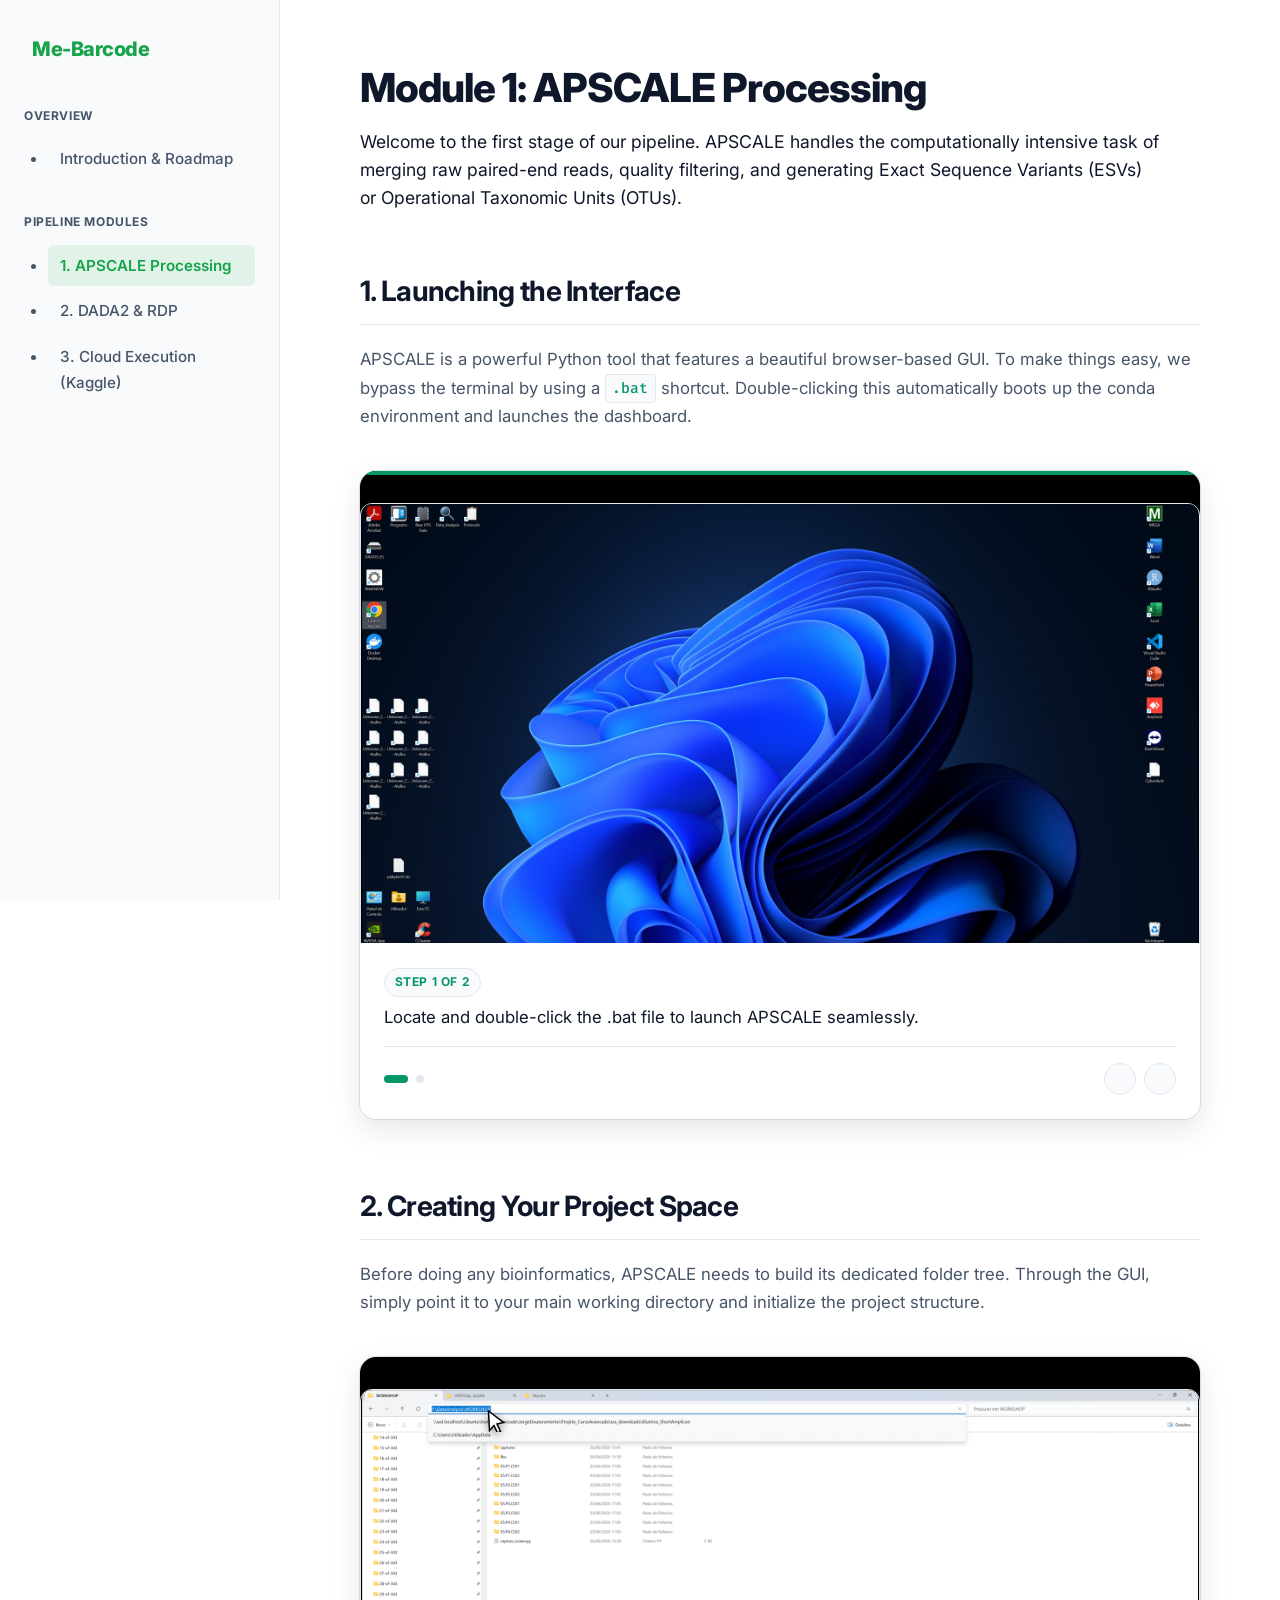
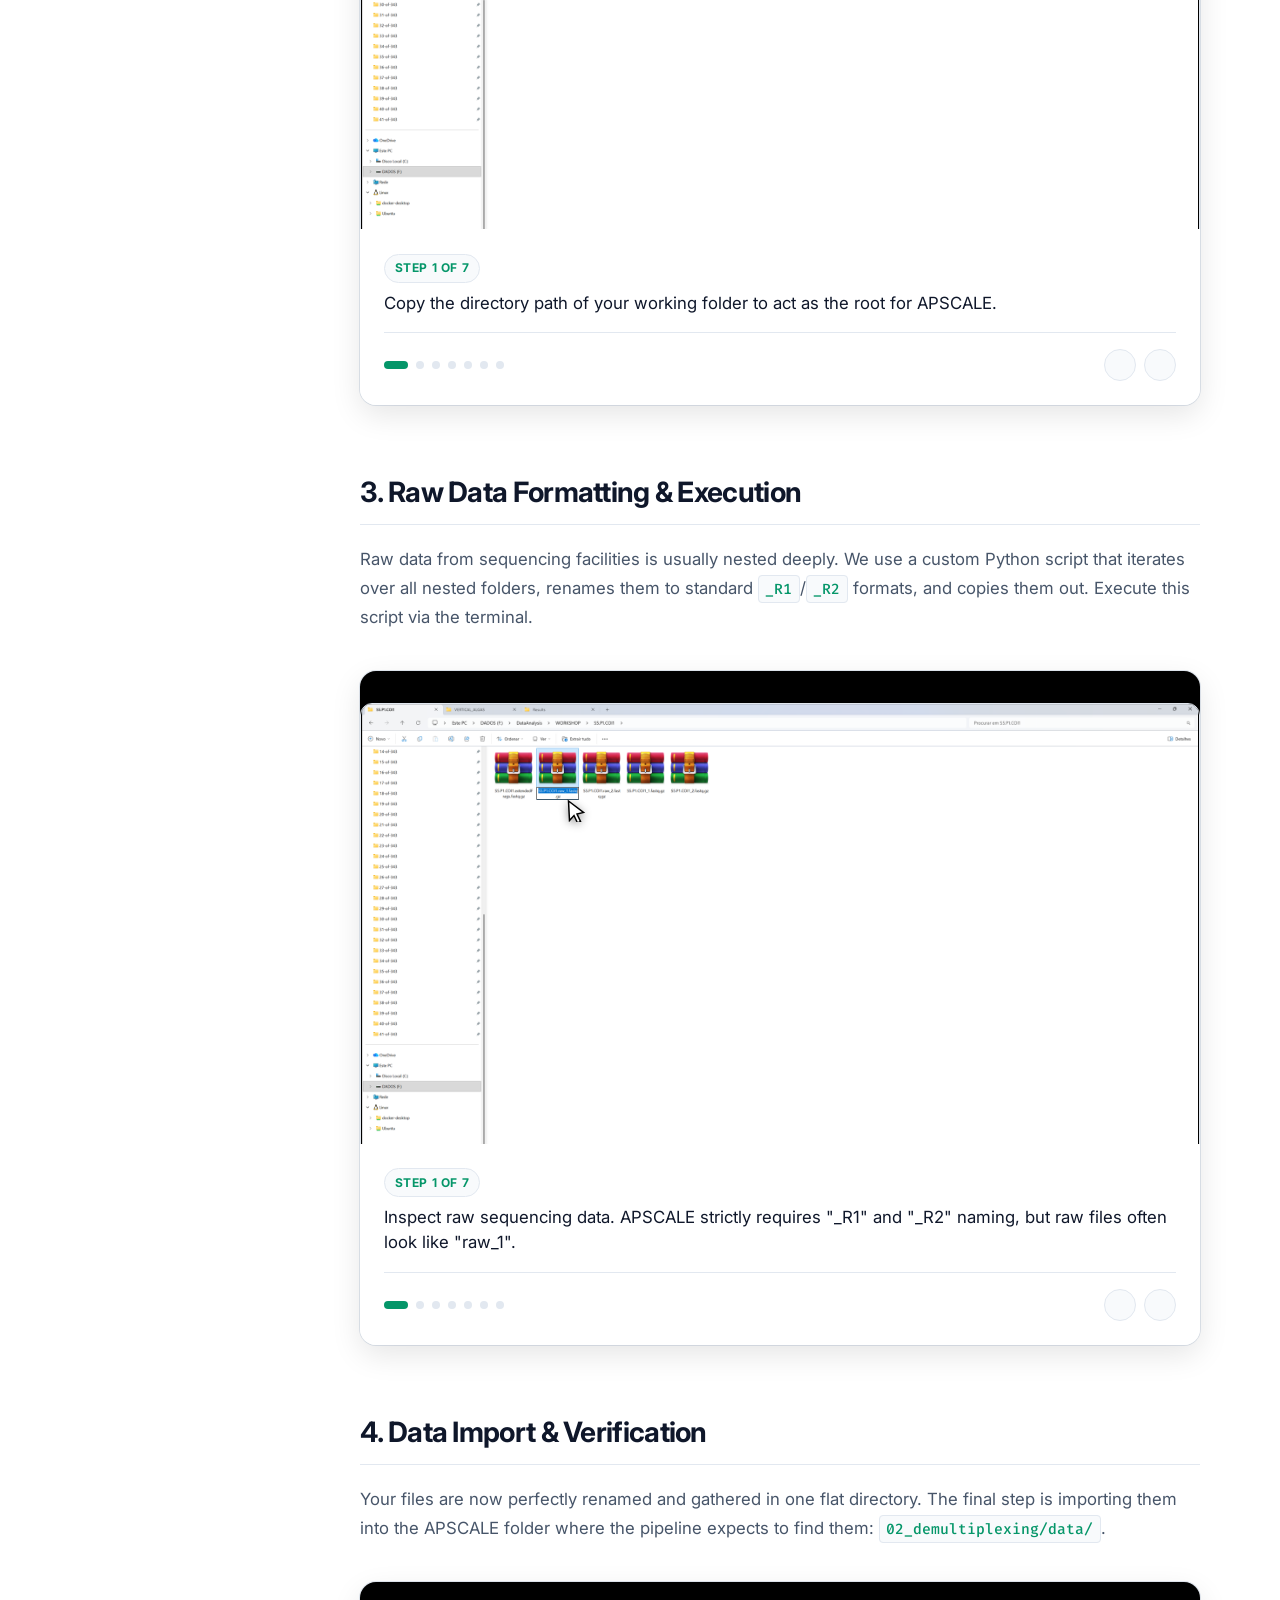
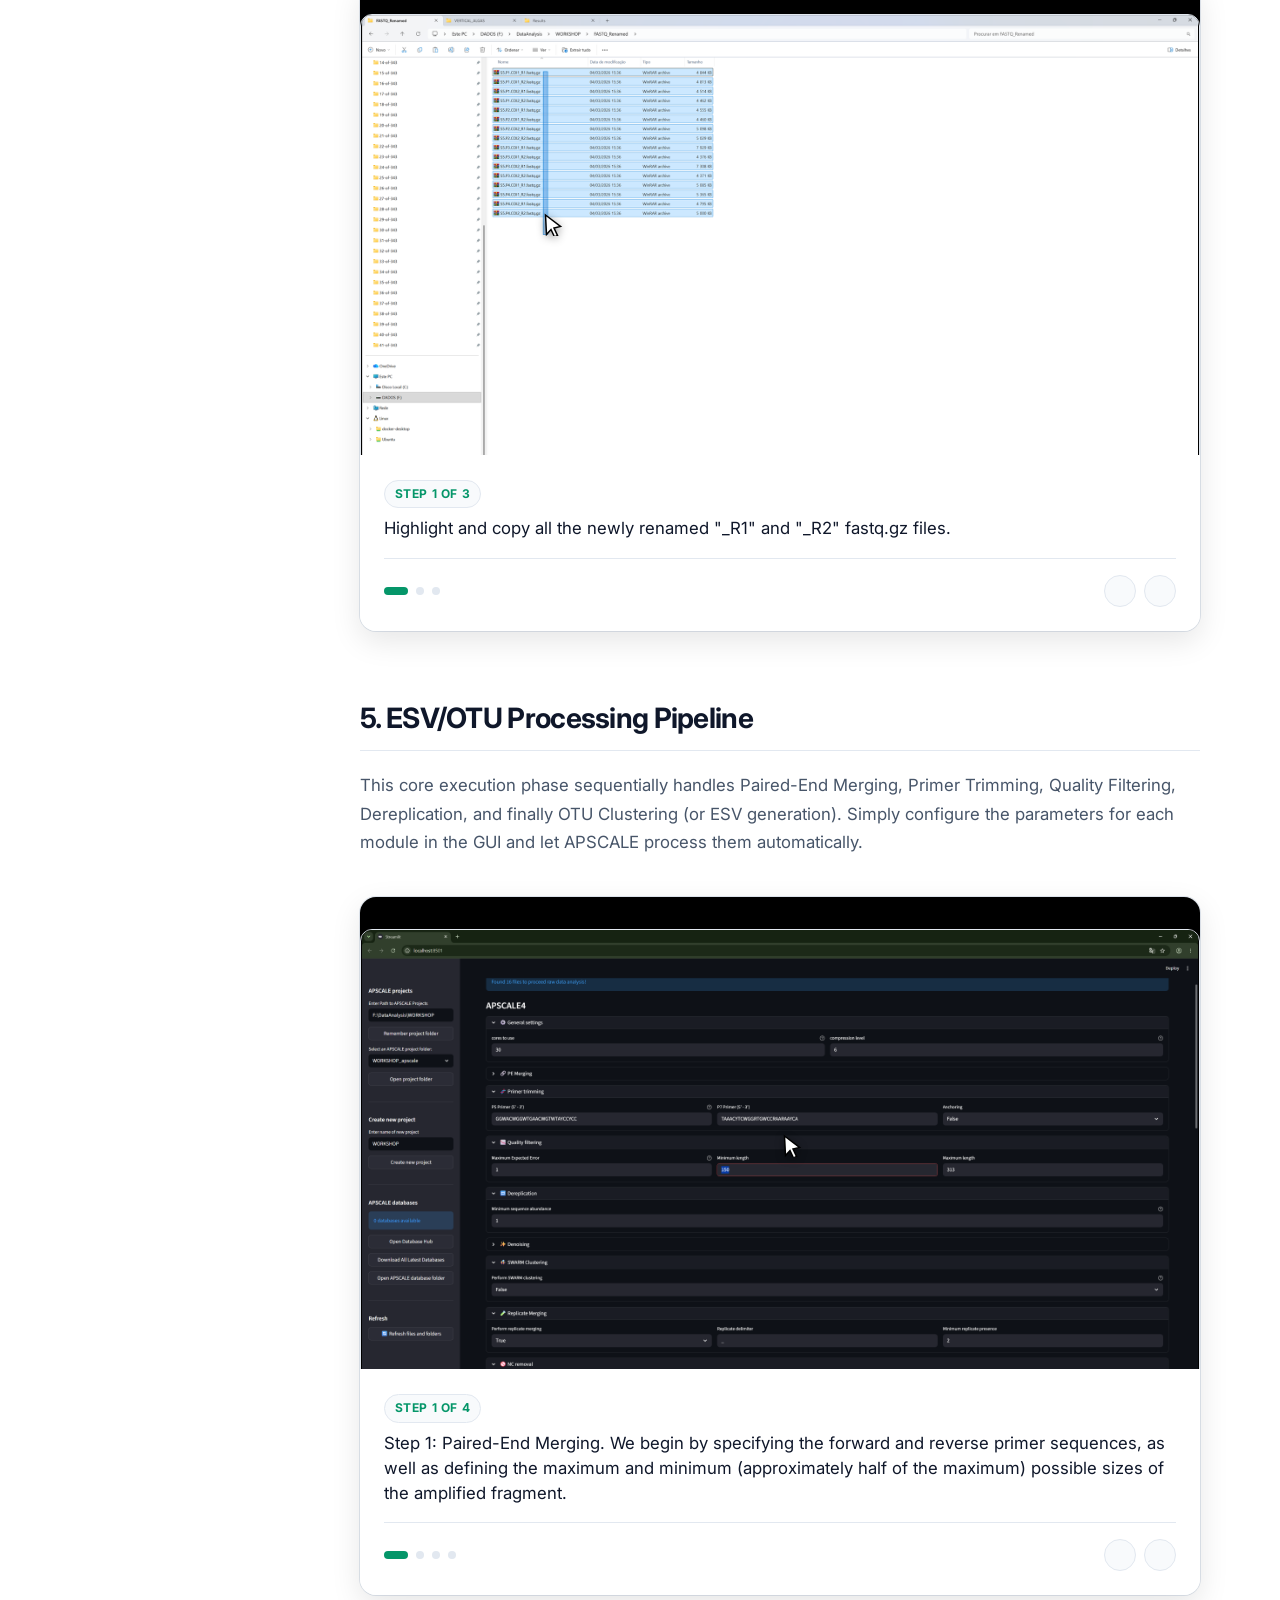
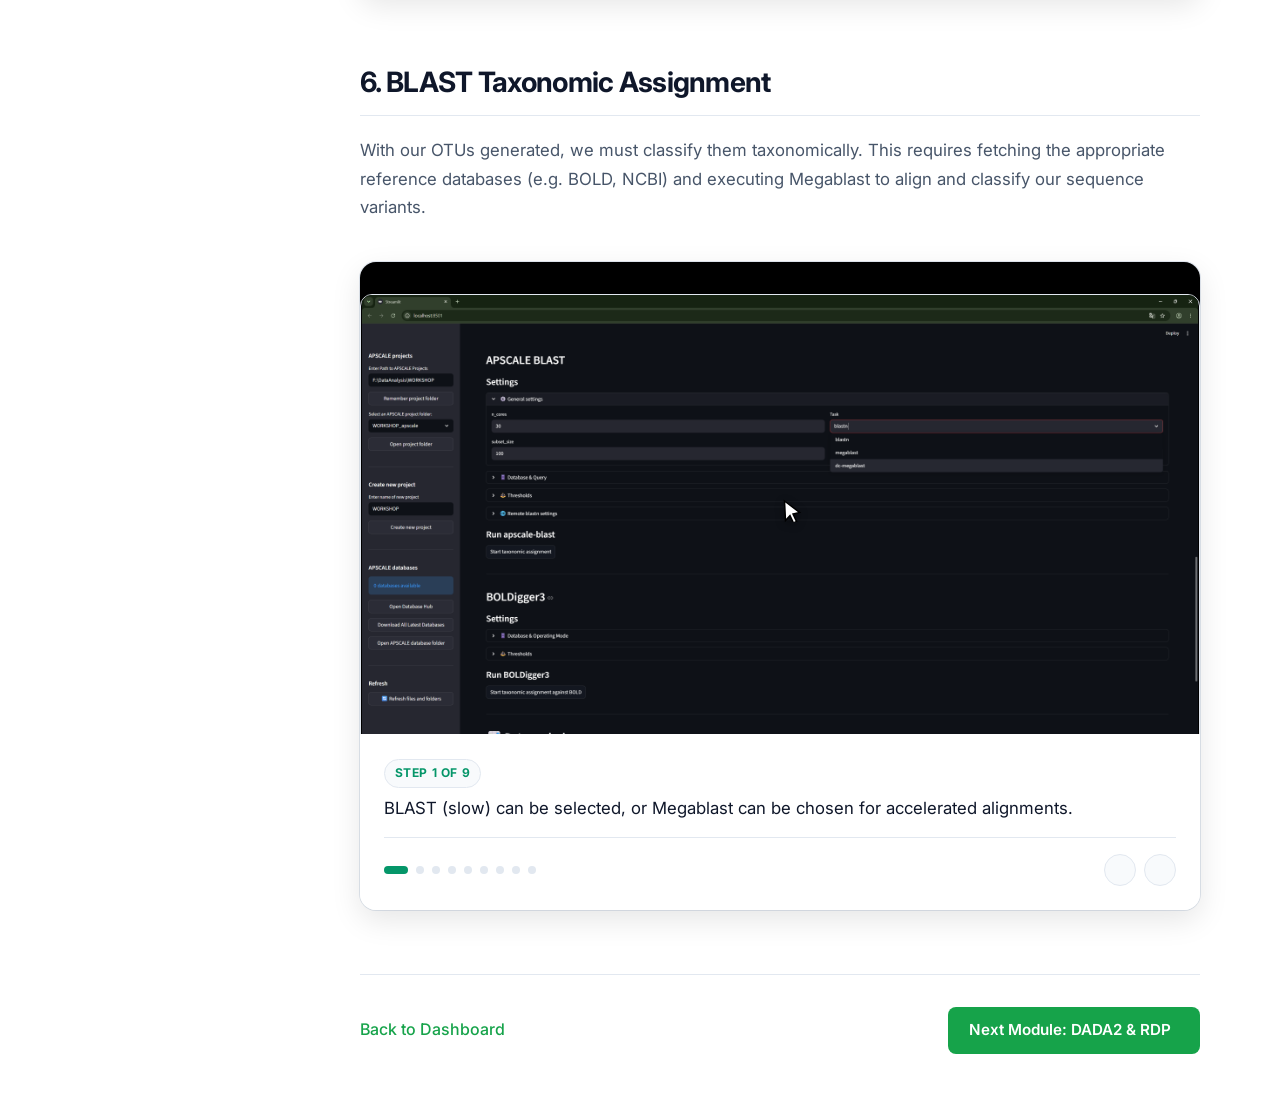
==== apscale.html @ 491270c4 "Add files via upload" ====
<!DOCTYPE html>
<html lang="en">
<head>
    <meta charset="UTF-8">
    <meta name="viewport" content="width=device-width, initial-scale=1.0">
    <title>Module 1: APSCALE | Metabarcoding Workshop</title>
    <meta name="description" content="Learn how to run APSCALE for sequence processing, clustering, and initial taxonomic assignment.">
    <link rel="stylesheet" href="./assets/css/style.css">
    <link href="https://fonts.googleapis.com/css2?family=Inter:wght@400;500;600;700&display=swap" rel="stylesheet">
    <script src="https://unpkg.com/@phosphor-icons/web"></script>
    <style>
        body {
            font-family: 'Inter', sans-serif;
        }
        /* ── Premium Pro Slider V2 ── */
        .pro-slider {
            position: relative;
            width: 100%;
            background: var(--bg-secondary);
            border-radius: 1rem;
            overflow: hidden;
            margin: 2.5rem 0;
            box-shadow: 0 10px 30px rgba(0,0,0,0.1), 0 0 0 1px var(--border-color);
            display: flex;
            flex-direction: column;
        }
        
        .pro-slider-display {
            width: 100%;
            aspect-ratio: 16/9;
            background: #000;
            position: relative;
            overflow: hidden;
        }
        
        .pro-slider-images {
            position: absolute;
            inset: 0;
            width: 100%;
            height: 100%;
        }
        .pro-slider-images img {
            position: absolute;
            top: 0;
            left: 0;
            width: 100%;
            height: 100%;
            opacity: 0;
            object-fit: contain;
            /* Default transform before active */
            transform: scale(1); 
            transform-origin: 50% 50%;
            transition: opacity 0.4s ease;
        }
        .pro-slider-images img.active {
            opacity: 1;
        }

        /* Mouse Pointer Animation */
        .mouse-cursor {
            position: absolute;
            width: 24px;
            height: 24px;
            z-index: 50;
            pointer-events: none;
            opacity: 0;
            transition: left 1s cubic-bezier(0.25, 1, 0.5, 1), top 1s cubic-bezier(0.25, 1, 0.5, 1), opacity 0.3s;
            /* Standard mouse arrow SVG */
            background-image: url("data:image/svg+xml,%3Csvg xmlns='http://www.w3.org/2000/svg' width='24' height='24' viewBox='0 0 24 24' fill='white' stroke='black' stroke-width='1.5'%3E%3Cpath d='M4.5 3l15 11.5-6.5 1.5 3.5 7.5-3 1.5-3.5-7.5-4.5 5z'/%3E%3C/svg%3E");
            background-size: contain;
            background-repeat: no-repeat;
            filter: drop-shadow(0 2px 4px rgba(0,0,0,0.4));
        }
        .mouse-cursor.clicking {
            animation: click-pulse 0.4s ease forwards;
        }
        @keyframes click-pulse {
            0% { transform: scale(1); }
            50% { transform: scale(0.8); filter: drop-shadow(0 1px 1px rgba(0,0,0,0.4)); }
            100% { transform: scale(1); }
        }
        .click-ripple {
            position: absolute;
            width: 30px;
            height: 30px;
            background: rgba(255, 255, 255, 0.6);
            border-radius: 50%;
            transform: translate(-50%, -50%) scale(0);
            opacity: 0;
            pointer-events: none;
            z-index: 49;
        }
        .click-ripple.animate {
            animation: ripple-out 0.6s ease-out forwards;
        }
        @keyframes ripple-out {
            0% { transform: translate(-50%, -50%) scale(0); opacity: 1; }
            100% { transform: translate(-50%, -50%) scale(2.5); opacity: 0; }
        }

        /* Text Area (Moved OUTSIDE image) */
        .pro-slider-caption {
            padding: 1.5rem;
            background: var(--bg-color);
            position: relative;
            min-height: 120px;
            display: flex;
            flex-direction: column;
            justify-content: center;
        }
        
        .pro-slider-text {
            display: none;
        }
        .pro-slider-text.active {
            display: block;
            animation: fade-in 0.4s ease;
        }
        @keyframes fade-in {
            from { opacity: 0; transform: translateY(5px); }
            to { opacity: 1; transform: translateY(0); }
        }
        
        .step-badge {
            display: inline-block;
            padding: 0.2rem 0.6rem;
            background: var(--bg-secondary);
            border: 1px solid var(--border-color);
            border-radius: 1rem;
            color: var(--accent-color);
            font-size: 0.75rem;
            font-weight: 700;
            text-transform: uppercase;
            letter-spacing: 0.05em;
            margin-bottom: 0.5rem;
        }
        
        .pro-slider-text p {
            color: var(--text-color);
            font-size: 1.05rem;
            line-height: 1.5;
            margin: 0;
        }

        /* Controls */
        .pro-slider-controls {
            display: flex;
            align-items: center;
            justify-content: space-between;
            margin-top: 1rem;
            padding-top: 1rem;
            border-top: 1px solid var(--border-color);
        }
        
        .pro-slider-nav {
            display: flex;
            gap: 0.5rem;
        }
        
        .nav-btn {
            background: var(--bg-secondary);
            border: 1px solid var(--border-color);
            color: var(--text-color);
            width: 32px;
            height: 32px;
            border-radius: 50%;
            display: flex;
            align-items: center;
            justify-content: center;
            cursor: pointer;
            transition: all 0.2s;
        }
        .nav-btn:hover {
            background: var(--border-color);
        }
        
        .pro-slider-dots {
            display: flex;
            gap: 0.5rem;
            align-items: center;
        }
        .dot {
            width: 8px;
            height: 8px;
            border-radius: 4px;
            background: var(--border-color);
            cursor: pointer;
            transition: all 0.3s ease;
        }
        .dot:hover {
            background: var(--text-muted);
        }
        .dot.active {
            background: var(--accent-color);
            width: 24px;
        }
        
        /* Auto-play progress bar */
        .progress-bar-container {
            position: absolute;
            top: 0;
            left: 0;
            right: 0;
            height: 4px;
            background: rgba(0,0,0,0.1);
            z-index: 10;
        }
        .progress-bar {
            height: 100%;
            width: 0%;
            background: var(--accent-color, #4facfe);
            transition: width linear;
        }
    </style>
</head>
<body>
    <!-- Sidebar Navigation -->
    <nav class="sidebar">
        <a href="index.html" class="sidebar-logo">
            <i class="ph-fill ph-dna"></i>
            <span>Me-Barcode</span>
        </a>

        <div class="nav-section">Overview</div>
        <ul class="sidebar-nav">
            <li><a href="index.html">Introduction &amp; Roadmap</a></li>
        </ul>

        <div class="nav-section">Pipeline Modules</div>
        <ul class="sidebar-nav">
            <li><a href="apscale.html" class="active">1. APSCALE Processing</a></li>
            <li><a href="dada2.html">2. DADA2 &amp; RDP</a></li>
            <li><a href="kaggle.html">3. Cloud Execution (Kaggle)</a></li>
        </ul>
    </nav>

    <!-- Main Content -->
    <main class="main-content">
        <header>
            <h1>Module 1: APSCALE Processing</h1>
            <p style="font-size: 1.1rem; color: var(--text-muted); max-width: 800px; line-height: 1.6;">Welcome to the first stage of our pipeline. APSCALE handles the computationally intensive task of merging raw paired-end reads, quality filtering, and generating Exact Sequence Variants (ESVs) or Operational Taxonomic Units (OTUs).</p>
            
            <!-- Hidden helper alert -->
            <div id="dev-coord-helper" style="display:none; background: #e0f2fe; color: #0284c7; padding: 1rem; border-radius: 0.5rem; margin-bottom: 1rem; font-size: 0.9rem; align-items: center; justify-content: space-between;">
                <div>
                    <strong>Developer Mode:</strong> Click on the images to set the exact mouse click locations! The animation will update instantly and save to your browser.
                </div>
                <button id="export-coords-btn" style="background: #0284c7; color: white; border: none; padding: 0.5rem 1rem; border-radius: 0.25rem; cursor: pointer; font-weight: bold;">Download Coordinates</button>
            </div>
        </header>

        <!-- ══ Section 1: Launching APSCALE ══ -->
        <section>
            <h2>1. Launching the Interface</h2>
            <p>APSCALE is a powerful Python tool that features a beautiful browser-based GUI. To make things easy, we bypass the terminal by using a <code>.bat</code> shortcut. Double-clicking this automatically boots up the conda environment and launches the dashboard.</p>
            <div class="pro-slider" id="sv-launch"></div>
        </section>

        <!-- ══ Section 2: Project Creation ══ -->
        <section>
            <h2 style="margin-top: 4rem;">2. Creating Your Project Space</h2>
            <p>Before doing any bioinformatics, APSCALE needs to build its dedicated folder tree. Through the GUI, simply point it to your main working directory and initialize the project structure.</p>
            <div class="pro-slider" id="sv-project"></div>
        </section>

        <!-- ══ Section 3: Raw Data Formatting & Execution ══ -->
        <section>
            <h2 style="margin-top: 4rem;">3. Raw Data Formatting & Execution</h2>
            <p>Raw data from sequencing facilities is usually nested deeply. We use a custom Python script that iterates over all nested folders, renames them to standard <code>_R1</code>/<code>_R2</code> formats, and copies them out. Execute this script via the terminal.</p>
            <div class="pro-slider" id="sv-script"></div>
        </section>

        <!-- ══ Section 4: Data Import to APSCALE ══ -->
        <section>
            <h2 style="margin-top: 4rem;">4. Data Import &amp; Verification</h2>
            <p>Your files are now perfectly renamed and gathered in one flat directory. The final step is importing them into the APSCALE folder where the pipeline expects to find them: <code>02_demultiplexing/data/</code>.</p>
            <div class="pro-slider" id="sv-import"></div>
        </section>

        <!-- ══ Section 5: ESV/OTU Processing Pipeline ══ -->
        <section>
            <h2 style="margin-top: 4rem;">5. ESV/OTU Processing Pipeline</h2>
            <p>This core execution phase sequentially handles Paired-End Merging, Primer Trimming, Quality Filtering, Dereplication, and finally OTU Clustering (or ESV generation). Simply configure the parameters for each module in the GUI and let APSCALE process them automatically.</p>
            <div class="pro-slider" id="sv-otu"></div>
        </section>

        <!-- ══ Section 6: BLAST Taxonomic Assignment ══ -->
        <section>
            <h2 style="margin-top: 4rem;">6. BLAST Taxonomic Assignment</h2>
            <p>With our OTUs generated, we must classify them taxonomically. This requires fetching the appropriate reference databases (e.g. BOLD, NCBI) and executing Megablast to align and classify our sequence variants.</p>
            <div class="pro-slider" id="sv-blast"></div>

            <div style="margin-top: 4rem; display: flex; justify-content: space-between; align-items: center; border-top: 1px solid var(--border-color); padding-top: 2rem;">
                <a href="index.html" class="text-link"><i class="ph-bold ph-arrow-left"></i> Back to Dashboard</a>
                <a href="dada2.html" class="btn">Next Module: DADA2 &amp; RDP <i class="ph-bold ph-arrow-right"></i></a>
            </div>
        </section>
    </main>

    <!-- ── Premium Slider Engine with Mouse Animation ── -->
    <script>
    (function() {
        // I have added 'target' parameters (x, y, zoom). 
        // Default is center (50, 50) and no zoom (1). 
        // You can guide me on the specific coordinates to make the mouse click exactly on buttons!
        const stepData = {
            'sv-launch': [
                { src: './assets/img/steps/01_step_33_launch.png', text: 'Locate and double-click the .bat file to launch APSCALE seamlessly.', target: {x: 1.0, y: 29.2, z: 3.0} },
                { src: './assets/img/steps/02_step_66_gui.png', text: 'The browser-based APSCALE GUI opens successfully. Notice there are no files or projects selected yet.', target: {x: 5.8, y: 40.6, z: 3.0} }
            ],
            'sv-project': [
                { src: './assets/img/steps/03_step_73_copy_dir.png', text: 'Copy the directory path of your working folder to act as the root for APSCALE.', target: {x: 14.8, y: 10.8, z: 3.0} },
                { src: './assets/img/steps/04_step_80_paste_dir.png', text: 'Paste the path into the GUI (no quotes), click "Create database and tagging scheme folders", then "Remember project folder".', target: {x: 4.1, y: 47.0, z: 3.0} },
                { src: './assets/img/steps/05_step_109_gen_project.png', text: 'Type your desired project name (e.g. WORKSHOP) and press enter to generate the pipeline skeleton.', target: {x: 4.4, y: 52.9, z: 3.0} },
                { src: './assets/img/steps/06_step_113_project_visible.png', text: 'The new project becomes visible.', target: {x: 20.3, y: 42.9, z: 3.0} },
                { src: './assets/img/steps/07_step_115_project_folder.png', text: 'In your file explorer, you can now see the extensive folder tree APSCALE generated.', target: {x: 50, y: 50, z: 1} },
                { src: './assets/img/steps/08_step_118_data_target.png', text: 'Navigate into "02_demultiplexing/data". This is the required target location for your sequencing reads.', target: {x: 57.8, y: 19.5, z: 3.0} },
                { src: './assets/img/steps/09_step_125_refresh_no_data.png', text: 'Clicking "Refresh files and folders" in the GUI confirms the project is still empty. It needs data inputs.', target: {x: 5.6, y: 92.3, z: 3.0} }
            ],
            'sv-script': [
                { src: './assets/img/steps/10_step_133_seq_data.png', text: 'Inspect raw sequencing data. APSCALE strictly requires "_R1" and "_R2" naming, but raw files often look like "raw_1".', target: {x: 24.3, y: 26.9, z: 3.0} },
                { src: './assets/img/steps/11_step_157_fetch_script.png', text: 'Fetch the custom Python renaming script (`collect_fastq.py`) from the VERTICAL_ALGAS repository. <a href="./collect_fastq.py" download style="display:inline-block; margin-left:10px; color:var(--primary-color); text-decoration:underline; font-weight:bold;"><i class="ph-bold ph-download-simple"></i> Download Script</a>', target: {x: 23.2, y: 19.4, z: 3.0} },
                { src: './assets/img/steps/12_step_210_paste_script.png', text: 'Paste the script directly into the root folder containing the raw nested fastq.gz directories.', target: {x: 20.6, y: 47.2, z: 3.0} },
                { src: './assets/img/steps/13_step_225_open_terminal.png', text: 'Right-click and open a terminal/PowerShell window directly from this folder.', target: {x: 27.2, y: 73.6, z: 3.0} },
                { src: './assets/img/steps/14_step_232_rename_cmd.png', text: 'Enter the python command to execute `collect_fastq.py` against the raw files.', target: {x: 21.6, y: 20.1, z: 3.0} },
                { src: './assets/img/steps/15_step_234_terminal_output.png', text: 'The terminal output will log the progress, confirming files are being copied and renamed correctly.', target: {x: 17.0, y: 52.0, z: 3.0} },
                { src: './assets/img/steps/16_step_239_folder_output.png', text: 'A clean output folder (`FASTQ_Renamed/`) is generated containing flat, perfectly formatted files.', target: {x: 50, y: 50, z: 1} }
            ],
            'sv-import': [
                { src: './assets/img/steps/17_step_248_copy_files.png', text: 'Highlight and copy all the newly renamed "_R1" and "_R2" fastq.gz files.', target: {x: 21.6, y: 48.6, z: 3.0} },
                { src: './assets/img/steps/18_step_260_paste_files.png', text: 'Navigate to the APSCALE project and paste them into the "02_demultiplexing/data" folder.', target: {x: 36.9, y: 10.3, z: 3.0} },
                { src: './assets/img/steps/19_step_270_refresh_16_files.png', text: 'Return to the APSCALE GUI and click "Refresh files and folders". The 16 files appear! You are ready to run the analysis.', target: {x: 6.1, y: 92.0, z: 3.0} }
            ],
            'sv-otu': [
                { src: './assets/img/steps/captura_03.png', text: 'Step 1: Paired-End Merging. We begin by specifying the forward and reverse primer sequences, as well as defining the maximum and minimum (approximately half of the maximum) possible sizes of the amplified fragment.', target: {x: 50, y: 50, z: 1} },
                { src: './assets/img/steps/captura_04.png', text: 'In the denoising configuration, we define the minimum threshold of reads required to constitute an Exact Sequence Variant (ESV).', target: {x: 50, y: 50, z: 1} },
                { src: './assets/img/steps/captura_05.png', text: 'The sequence group threshold parameter allows us to specify the threshold for Operational Taxonomic Unit (OTU) clustering utilized by the VSEARCH algorithm.', target: {x: 50, y: 50, z: 1} },
                { src: './assets/img/steps/captura_07.png', text: 'Once all parameters are configured, the automated execution of the pipeline is initiated, beginning the filtering process.', target: {x: 50, y: 50, z: 1} }
            ],
            'sv-blast': [
                { src: './assets/img/steps/captura_08.png', text: 'BLAST (slow) can be selected, or Megablast can be chosen for accelerated alignments.', target: {x: 50, y: 50, z: 1} },
                { src: './assets/img/steps/captura_09.png', text: 'The generated OTU or ESV FASTA file can be selected for alignment against a reference database.', target: {x: 50, y: 50, z: 1} },
                { src: './assets/img/steps/captura_10.png', text: 'The appropriate reference databases must either be generated locally or downloaded.', target: {x: 50, y: 50, z: 1} },
                { src: './assets/img/steps/captura_11.png', text: 'Initially, the local directory does not contain the required database files.', target: {x: 50, y: 50, z: 1} },
                { src: './assets/img/steps/captura_12.png', text: 'Users can initiate the download process for all default APSCALE databases (Note: several native databases may be outdated).', target: {x: 50, y: 50, z: 1} },
                { src: './assets/img/steps/captura_15.png', text: 'The desired reference database can now be selected for taxonomic assignment.', target: {x: 50, y: 50, z: 1} },
                { src: './assets/img/steps/captura_16.png', text: 'The alignment process is initiated by clicking "Start Taxonomic Assignment".', target: {x: 50, y: 50, z: 1} },
                { src: './assets/img/steps/captura_17.png', text: 'The BLAST alignment process has successfully concluded.', target: {x: 50, y: 50, z: 1} },
                { src: './assets/img/steps/captura_18.png', text: 'The final output is an Excel (.xlsx) file detailing the BLAST results, located within the project\'s read table directory. <a href="./WORKSHOP_apscale/11_read_table/data/blastn_0_WORKSHOP_sequences/blastn_0_WORKSHOP_sequences_taxonomy.xlsx" download style="display:inline-block; margin-left:10px; color:var(--primary-color); text-decoration:underline; font-weight:bold;"><i class="ph-bold ph-download-simple"></i> Download Results Table</a>', target: {x: 50, y: 50, z: 1} }
            ]
        };

        const ROTATION_TIME = 10000; 

        // Load saved coordinates from browser storage
        const savedCoords = JSON.parse(localStorage.getItem('apscale_coords') || '{}');

        // Global zoom state
        window.isZoomed = false;

        // Create Lightbox element once
        const lightbox = document.createElement('div');
        lightbox.id = 'lightbox-overlay';
        lightbox.style.cssText = 'position:fixed; top:0; left:0; width:100vw; height:100vh; background:rgba(0,0,0,0.9); z-index:9999; display:none; justify-content:center; align-items:center; cursor:zoom-out;';
        lightbox.innerHTML = '<img style="max-width:95%; max-height:95%; border-radius:8px; box-shadow:0 0 20px rgba(0,0,0,0.5); object-fit:contain;" src="">';
        document.body.appendChild(lightbox);
        
        lightbox.addEventListener('click', () => {
            lightbox.style.display = 'none';
            window.isZoomed = false;
        });

        // Dev tool: press 'Shift + D' to enable coordinate helper
        document.addEventListener('keydown', (e) => {
            if(e.key.toLowerCase() === 'd' && e.shiftKey) {
                e.preventDefault();
                document.getElementById('dev-coord-helper').style.display = 'flex';
                window.devMode = true;
            }
        });

        document.getElementById('export-coords-btn').addEventListener('click', () => {
            const dataStr = "data:text/json;charset=utf-8," + encodeURIComponent(JSON.stringify(savedCoords, null, 2));
            const dlAnchorElem = document.createElement('a');
            dlAnchorElem.setAttribute("href", dataStr);
            dlAnchorElem.setAttribute("download", "custom_coordinates.json");
            dlAnchorElem.click();
        });

        Object.keys(stepData).forEach(id => {
            const container = document.getElementById(id);
            if (!container) return;
            const steps = stepData[id];

            // Build DOM
            container.innerHTML = `
                <div class="progress-bar-container"><div class="progress-bar"></div></div>
                <div class="pro-slider-display">
                    <div class="pro-slider-images"></div>
                    <div class="mouse-cursor"></div>
                    <div class="click-ripple"></div>
                </div>
                <div class="pro-slider-caption">
                    <div class="pro-slider-text-container"></div>
                    <div class="pro-slider-controls">
                        <div class="pro-slider-dots"></div>
                        <div class="pro-slider-nav">
                            <button class="nav-btn prev-btn"><i class="ph-bold ph-caret-left"></i></button>
                            <button class="nav-btn next-btn"><i class="ph-bold ph-caret-right"></i></button>
                        </div>
                    </div>
                </div>
            `;

            const displayArea = container.querySelector('.pro-slider-display');
            const imgContainer = container.querySelector('.pro-slider-images');
            const txtContainer = container.querySelector('.pro-slider-text-container');
            const dotsContainer = container.querySelector('.pro-slider-dots');
            const progressBar = container.querySelector('.progress-bar');
            
            const mouse = container.querySelector('.mouse-cursor');
            const ripple = container.querySelector('.click-ripple');
            
            // Coordinate helper and Zoom logic
            displayArea.addEventListener('click', (e) => {
                if(window.devMode) {
                    const rect = displayArea.getBoundingClientRect();
                    const x = ((e.clientX - rect.left) / rect.width * 100).toFixed(1);
                    const y = ((e.clientY - rect.top) / rect.height * 100).toFixed(1);
                    
                    // Save to local storage for this specific step
                    const currentStep = steps[currentIndex];
                    const stepKey = currentStep.src.split('/').pop(); // use filename as unique key
                    savedCoords[stepKey] = { x: parseFloat(x), y: parseFloat(y), z: 1 };
                    localStorage.setItem('apscale_coords', JSON.stringify(savedCoords));
                    
                    // Force update instantly
                    updateDOM();
                    
                    console.log(`Saved coordinates for ${stepKey}: x=${x}, y=${y}`);
                } else {
                    // Zoom feature
                    const currentStep = steps[currentIndex];
                    lightbox.querySelector('img').src = currentStep.src;
                    lightbox.style.display = 'flex';
                    window.isZoomed = true;
                    clearInterval(intervalId); // Ensure it's stopped
                    progressBar.style.transition = 'none';
                }
            });

            steps.forEach((step, index) => {
                // Images
                const img = document.createElement('img');
                img.src = step.src;
                if (index === 0) img.classList.add('active');
                imgContainer.appendChild(img);

                // Text blocks
                const txt = document.createElement('div');
                txt.className = `pro-slider-text ${index === 0 ? 'active' : ''}`;
                txt.innerHTML = `
                    <span class="step-badge">Step ${index + 1} of ${steps.length}</span>
                    <p>${step.text}</p>
                `;
                txtContainer.appendChild(txt);

                // Dots
                const dot = document.createElement('span');
                dot.className = `dot ${index === 0 ? 'active' : ''}`;
                dot.addEventListener('click', () => goToSlide(index, true));
                dotsContainer.appendChild(dot);
            });

            let currentIndex = 0;
            let intervalId = null;
            let clickTimeout = null;
            let fadeOutTimeout = null;

            const updateDOM = () => {
                const currentStep = steps[currentIndex];
                const customTarget = currentStep.target; // Strictly use the baked coordinates
                
                imgContainer.querySelectorAll('img').forEach((el, i) => {
                    if (i === currentIndex) {
                        el.classList.add('active');
                    } else {
                        el.classList.remove('active');
                    }
                });
                
                txtContainer.querySelectorAll('.pro-slider-text').forEach((el, i) => el.classList.toggle('active', i === currentIndex));
                dotsContainer.querySelectorAll('.dot').forEach((el, i) => el.classList.toggle('active', i === currentIndex));
                
                // Reset Animations
                clearTimeout(clickTimeout);
                clearTimeout(fadeOutTimeout);
                mouse.style.opacity = '0';
                
                const playMouseSequence = () => {
                    // 1. Jump to center instantly (hidden)
                    mouse.style.transition = 'none';
                    mouse.style.left = '50%';
                    mouse.style.top = '50%';
                    mouse.classList.remove('clicking');
                    ripple.classList.remove('animate');
                    
                    // Force DOM reflow
                    void mouse.offsetWidth;
                    
                    // 2. Enable transition, fade in, and travel to target
                    mouse.style.transition = 'left 1.2s cubic-bezier(0.25, 1, 0.5, 1), top 1.2s cubic-bezier(0.25, 1, 0.5, 1), opacity 0.4s';
                    mouse.style.left = `${customTarget.x}%`;
                    mouse.style.top = `${customTarget.y}%`;
                    mouse.style.opacity = '1';
                    
                    // 3. Click when it arrives
                    clickTimeout = setTimeout(() => {
                        mouse.classList.add('clicking');
                        
                        ripple.style.left = `${customTarget.x}%`;
                        ripple.style.top = `${customTarget.y}%`;
                        ripple.classList.add('animate');
                        
                        // 4. Fade out gently after clicking
                        fadeOutTimeout = setTimeout(() => {
                            mouse.style.opacity = '0';
                        }, 1200);
                    }, 1200);
                };
                
                // Play immediately for this slide
                playMouseSequence();
            };

            const animateProgress = () => {
                progressBar.style.transition = 'none';
                progressBar.style.width = '0%';
                setTimeout(() => {
                    progressBar.style.transition = `width ${ROTATION_TIME}ms linear`;
                    progressBar.style.width = '100%';
                }, 50);
            };

            const goToSlide = (idx, manual = false) => {
                currentIndex = idx;
                updateDOM();
                if (manual) {
                    resetInterval();
                } else {
                    animateProgress();
                }
            };

            const nextSlide = () => goToSlide((currentIndex + 1) % steps.length);
            const prevSlide = () => goToSlide((currentIndex - 1 + steps.length) % steps.length, true);

            container.querySelector('.next-btn').addEventListener('click', () => goToSlide((currentIndex + 1) % steps.length, true));
            container.querySelector('.prev-btn').addEventListener('click', prevSlide);

            const startInterval = () => {
                clearInterval(intervalId);
                if(window.isZoomed || !isVisible) return;
                animateProgress();
                intervalId = setInterval(nextSlide, ROTATION_TIME);
            };

            const resetInterval = () => {
                clearInterval(intervalId);
                progressBar.style.transition = 'none';
                progressBar.style.width = '0%';
                if(!window.isZoomed) {
                    startInterval();
                }
            };

            container.addEventListener('mouseenter', () => {
                clearInterval(intervalId);
                progressBar.style.transition = 'none';
            });
            container.addEventListener('mouseleave', () => {
                if(!window.isZoomed && isVisible) {
                    startInterval();
                }
            });

            let isVisible = false;
            let hasInitialized = false;

            const observer = new IntersectionObserver((entries) => {
                entries.forEach(entry => {
                    if(entry.isIntersecting) {
                        isVisible = true;
                        if(!hasInitialized) {
                            hasInitialized = true;
                            setTimeout(updateDOM, 100);
                        }
                        if(!window.isZoomed) {
                            startInterval();
                        }
                    } else {
                        isVisible = false;
                        clearInterval(intervalId);
                        progressBar.style.transition = 'none';
                        progressBar.style.width = '0%';
                    }
                });
            }, { threshold: 0.2 });
            
            observer.observe(container);
        });
    })();
    </script>
</body>
</html>
---- assets/css/style.css ----
/* Google Fonts */
@import url('https://fonts.googleapis.com/css2?family=Inter:wght@300;400;500;600;700;800&family=Fira+Code:wght@400;500&display=swap');

:root {
  /* Colors - Light Mode */
  --bg-color: #ffffff;
  --bg-secondary: #f8fafc;
  --text-primary: #0f172a;
  --text-secondary: #475569;
  --primary-color: #16a34a; /* Green */
  --primary-hover: #15803d;
  --border-color: #e2e8f0;
  --code-bg: #1e293b;
  --code-text: #f8fafc;
  --sidebar-bg: #f8fafc;
  --accent-color: #059669; /* Emerald */
  --highlight: rgba(22, 163, 74, 0.1);
  
  /* Layout */
  --sidebar-width: 280px;
  --max-width: 1000px;
}

@media (prefers-color-scheme: dark) {
  :root {
    --bg-color: #0f172a;
    --bg-secondary: #1e293b;
    --text-primary: #f8fafc;
    --text-secondary: #cbd5e1;
    --border-color: #334155;
    --sidebar-bg: #0b0f19;
    --code-bg: #0b0f19;
    --highlight: rgba(22, 163, 74, 0.2);
  }
}

* {
  margin: 0;
  padding: 0;
  box-sizing: border-box;
}

body {
  font-family: 'Inter', sans-serif;
  background-color: var(--bg-color);
  color: var(--text-primary);
  line-height: 1.7;
  -webkit-font-smoothing: antialiased;
  display: flex;
  min-height: 100vh;
}

/* Sidebar */
.sidebar {
  width: var(--sidebar-width);
  background-color: var(--sidebar-bg);
  border-right: 1px solid var(--border-color);
  position: fixed;
  height: 100vh;
  overflow-y: auto;
  padding: 2rem 1.5rem;
  z-index: 50;
}

.sidebar-logo {
  font-size: 1.25rem;
  font-weight: 800;
  color: var(--text-primary);
  text-decoration: none;
  display: flex;
  align-items: center;
  gap: 0.5rem;
  margin-bottom: 2.5rem;
  letter-spacing: -0.025em;
}

.sidebar-logo span {
  color: var(--primary-color);
}

.sidebar-nav ul {
  list-style: none;
}

.sidebar-nav li {
  margin-bottom: 0.25rem;
}

.sidebar-nav a {
  text-decoration: none;
  color: var(--text-secondary);
  font-weight: 500;
  display: block;
  padding: 0.5rem 0.75rem;
  border-radius: 0.375rem;
  transition: all 0.2s ease;
  font-size: 0.95rem;
}

.sidebar-nav a:hover {
  background-color: var(--bg-secondary);
  color: var(--text-primary);
}

.sidebar-nav a.active {
  background-color: var(--highlight);
  color: var(--primary-color);
  font-weight: 600;
}

.nav-section {
  margin-top: 2rem;
  margin-bottom: 0.75rem;
  font-size: 0.75rem;
  text-transform: uppercase;
  letter-spacing: 0.05em;
  font-weight: 700;
  color: var(--text-secondary);
}

/* Main Content */
.main-content {
  margin-left: var(--sidebar-width);
  flex: 1;
  padding: 4rem 5rem;
  max-width: calc(var(--max-width) + var(--sidebar-width));
}

header {
  margin-bottom: 3rem;
}

h1 {
  font-size: 2.5rem;
  font-weight: 800;
  letter-spacing: -0.025em;
  margin-bottom: 1rem;
  color: var(--text-primary);
  line-height: 1.2;
}

h2 {
  font-size: 1.75rem;
  font-weight: 700;
  margin-top: 3.5rem;
  margin-bottom: 1.25rem;
  letter-spacing: -0.025em;
  border-bottom: 1px solid var(--border-color);
  padding-bottom: 0.5rem;
}

h3 {
  font-size: 1.25rem;
  font-weight: 600;
  margin-top: 2rem;
  margin-bottom: 0.75rem;
  color: var(--text-primary);
}

p {
  margin-bottom: 1.25rem;
  color: var(--text-secondary);
  font-size: 1.05rem;
}

ul, ol {
  margin-bottom: 1.25rem;
  padding-left: 1.5rem;
  color: var(--text-secondary);
}

li {
  margin-bottom: 0.5rem;
}

a.text-link {
  color: var(--primary-color);
  text-decoration: none;
  font-weight: 500;
  border-bottom: 1px solid transparent;
  transition: border-color 0.2s;
}

a.text-link:hover {
  border-bottom-color: var(--primary-color);
}

/* Hero Section */
.hero {
  background: linear-gradient(135deg, rgba(22, 163, 74, 0.05) 0%, rgba(5, 150, 105, 0.05) 100%);
  border-radius: 1rem;
  padding: 3rem;
  margin-bottom: 4rem;
  border: 1px solid var(--border-color);
  position: relative;
  overflow: hidden;
}

.hero::before {
  content: '';
  position: absolute;
  top: 0;
  left: 0;
  width: 4px;
  height: 100%;
  background: linear-gradient(to bottom, var(--primary-color), var(--accent-color));
}

.hero h2 {
  margin-top: 0;
  border-bottom: none;
  font-size: 2rem;
}

/* Feature Cards */
.card-grid {
  display: grid;
  grid-template-columns: repeat(auto-fit, minmax(280px, 1fr));
  gap: 1.5rem;
  margin-top: 2rem;
}

.card {
  background-color: var(--bg-color);
  border: 1px solid var(--border-color);
  border-radius: 0.75rem;
  padding: 1.5rem;
  transition: transform 0.2s ease, box-shadow 0.2s ease, border-color 0.2s ease;
  text-decoration: none;
  color: inherit;
  display: block;
}

.card:hover {
  transform: translateY(-2px);
  box-shadow: 0 10px 15px -3px rgba(0, 0, 0, 0.05), 0 4px 6px -2px rgba(0, 0, 0, 0.025);
  border-color: var(--primary-color);
}

.card-icon {
  width: 48px;
  height: 48px;
  background-color: var(--highlight);
  color: var(--primary-color);
  border-radius: 0.5rem;
  display: flex;
  align-items: center;
  justify-content: center;
  margin-bottom: 1rem;
  transition: background-color 0.2s ease;
}

.card:hover .card-icon {
  background-color: var(--primary-color);
  color: white;
}

.card h3 {
  margin-top: 0;
  margin-bottom: 0.5rem;
  font-size: 1.15rem;
}

.card p {
  font-size: 0.95rem;
  margin-bottom: 0;
}

/* Code Blocks */
.code-container {
  position: relative;
  margin-bottom: 1.5rem;
}

pre {
  background-color: var(--code-bg);
  color: var(--code-text);
  padding: 1.5rem;
  border-radius: 0.75rem;
  overflow-x: auto;
  font-family: 'Fira Code', monospace;
  font-size: 0.875rem;
  box-shadow: inset 0 0 0 1px rgba(255, 255, 255, 0.1);
  line-height: 1.5;
}

code {
  font-family: 'Fira Code', monospace;
}

p code, li code {
  background-color: var(--bg-secondary);
  color: var(--accent-color);
  padding: 0.2rem 0.4rem;
  border-radius: 0.25rem;
  font-size: 0.875em;
  border: 1px solid var(--border-color);
  font-weight: 500;
}

.copy-btn {
  position: absolute;
  top: 0.5rem;
  right: 0.5rem;
  background: rgba(255, 255, 255, 0.1);
  border: 1px solid rgba(255, 255, 255, 0.1);
  color: #94a3b8;
  padding: 0.4rem 0.75rem;
  border-radius: 0.375rem;
  font-size: 0.75rem;
  cursor: pointer;
  transition: all 0.2s;
  font-family: 'Inter', sans-serif;
  font-weight: 500;
  display: flex;
  align-items: center;
  gap: 0.25rem;
}

.copy-btn:hover {
  background: rgba(255, 255, 255, 0.2);
  color: #fff;
}

.copy-btn.copied {
  background: #10b981;
  color: white;
  border-color: #10b981;
}

/* Media Elements */
video, img {
  max-width: 100%;
  border-radius: 0.75rem;
  border: 1px solid var(--border-color);
  margin: 2rem 0;
  box-shadow: 0 4px 6px -1px rgba(0, 0, 0, 0.1);
  display: block;
}

/* Tables */
.table-wrapper {
  overflow-x: auto;
  margin: 2rem 0;
  border-radius: 0.75rem;
  border: 1px solid var(--border-color);
}

table {
  width: 100%;
  border-collapse: collapse;
  font-size: 0.95rem;
}

th, td {
  padding: 1rem 1.25rem;
  text-align: left;
  border-bottom: 1px solid var(--border-color);
}

tr:last-child td {
  border-bottom: none;
}

th {
  background-color: var(--bg-secondary);
  font-weight: 600;
  color: var(--text-primary);
  white-space: nowrap;
}

/* Buttons */
.btn {
  display: inline-flex;
  align-items: center;
  justify-content: center;
  gap: 0.5rem;
  background-color: var(--primary-color);
  color: white;
  padding: 0.6rem 1.25rem;
  border-radius: 0.5rem;
  text-decoration: none;
  font-weight: 600;
  font-size: 0.95rem;
  transition: all 0.2s;
  border: 1px solid transparent;
  cursor: pointer;
}

.btn:hover {
  background-color: var(--primary-hover);
  box-shadow: 0 4px 6px -1px rgba(22, 163, 74, 0.2);
}

.btn-secondary {
  background-color: var(--bg-color);
  color: var(--text-primary);
  border: 1px solid var(--border-color);
}

.btn-secondary:hover {
  background-color: var(--bg-secondary);
  border-color: #cbd5e1;
}

/* Responsive */
@media (max-width: 768px) {
  body {
    flex-direction: column;
  }
  
  .sidebar {
    width: 100%;
    height: auto;
    position: static;
    border-right: none;
    border-bottom: 1px solid var(--border-color);
    padding: 1.5rem;
  }
  
  .main-content {
    margin-left: 0;
    padding: 2rem 1.5rem;
  }
}
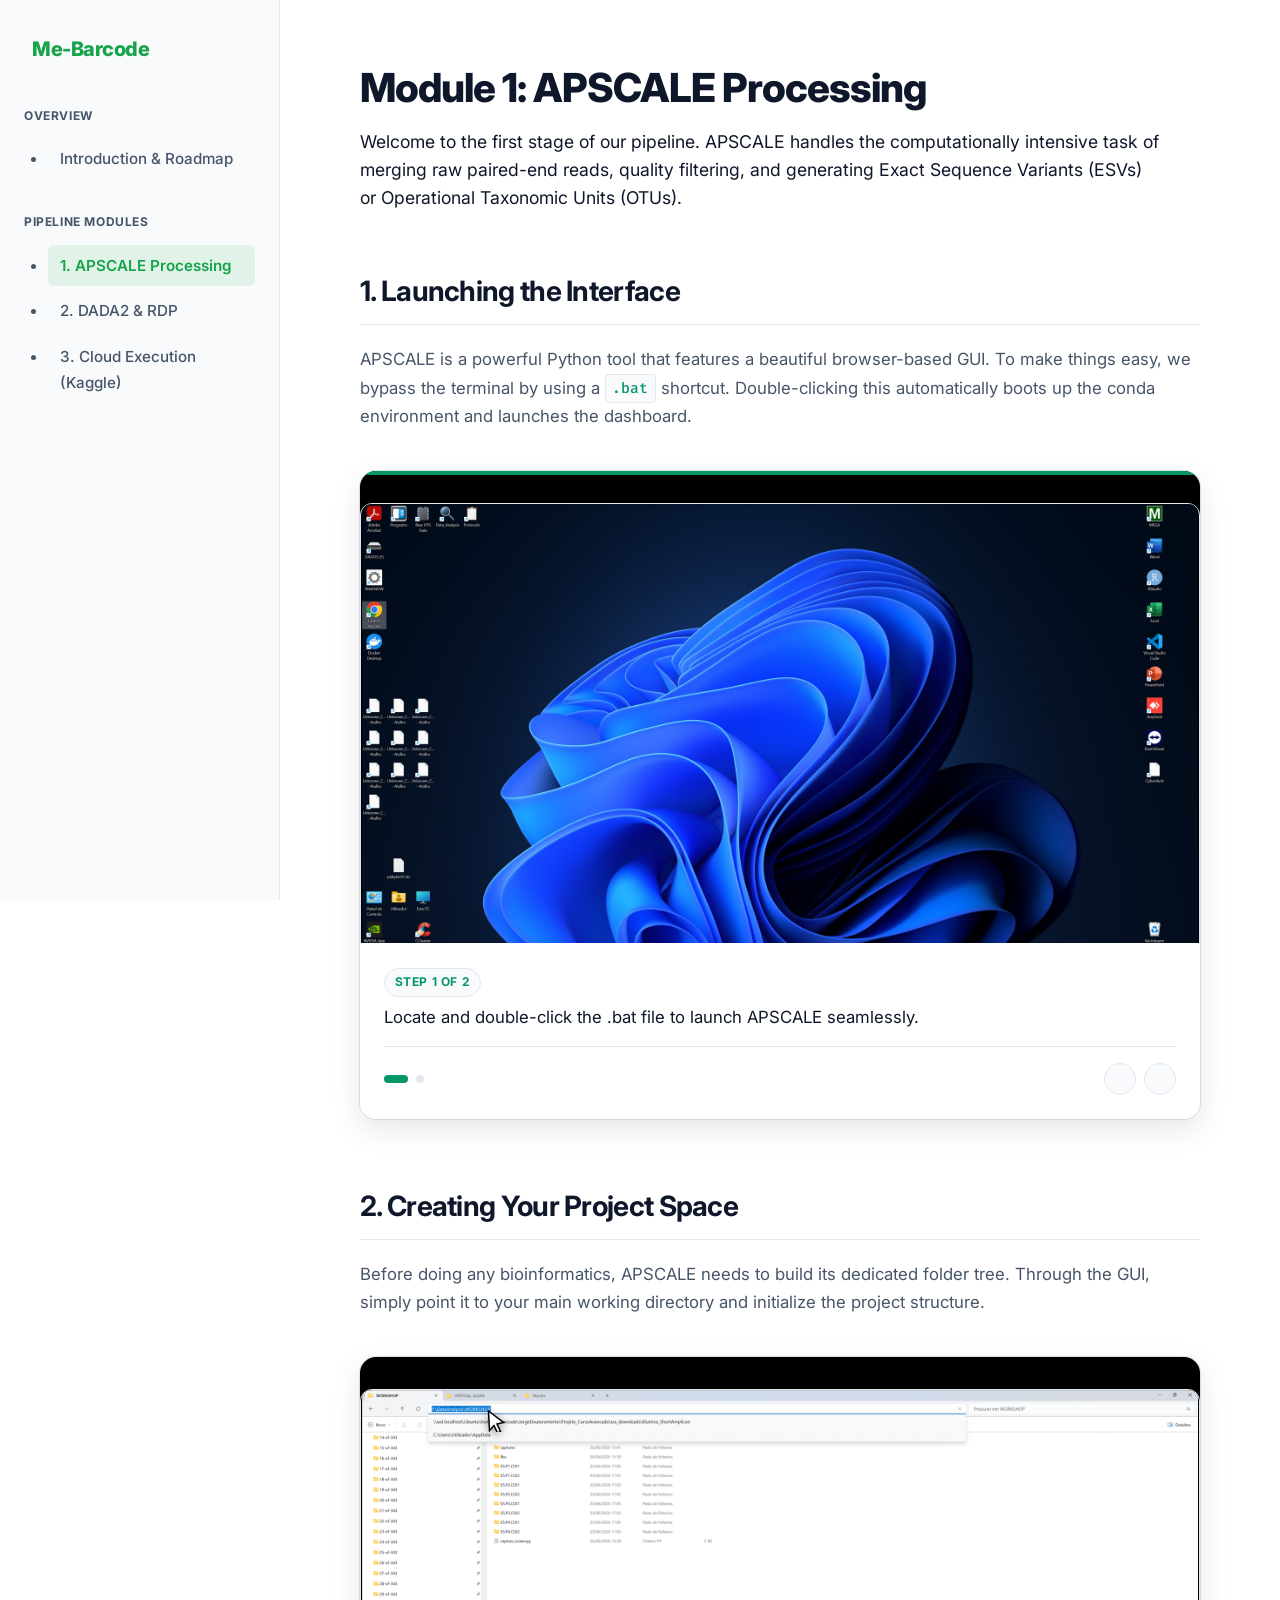
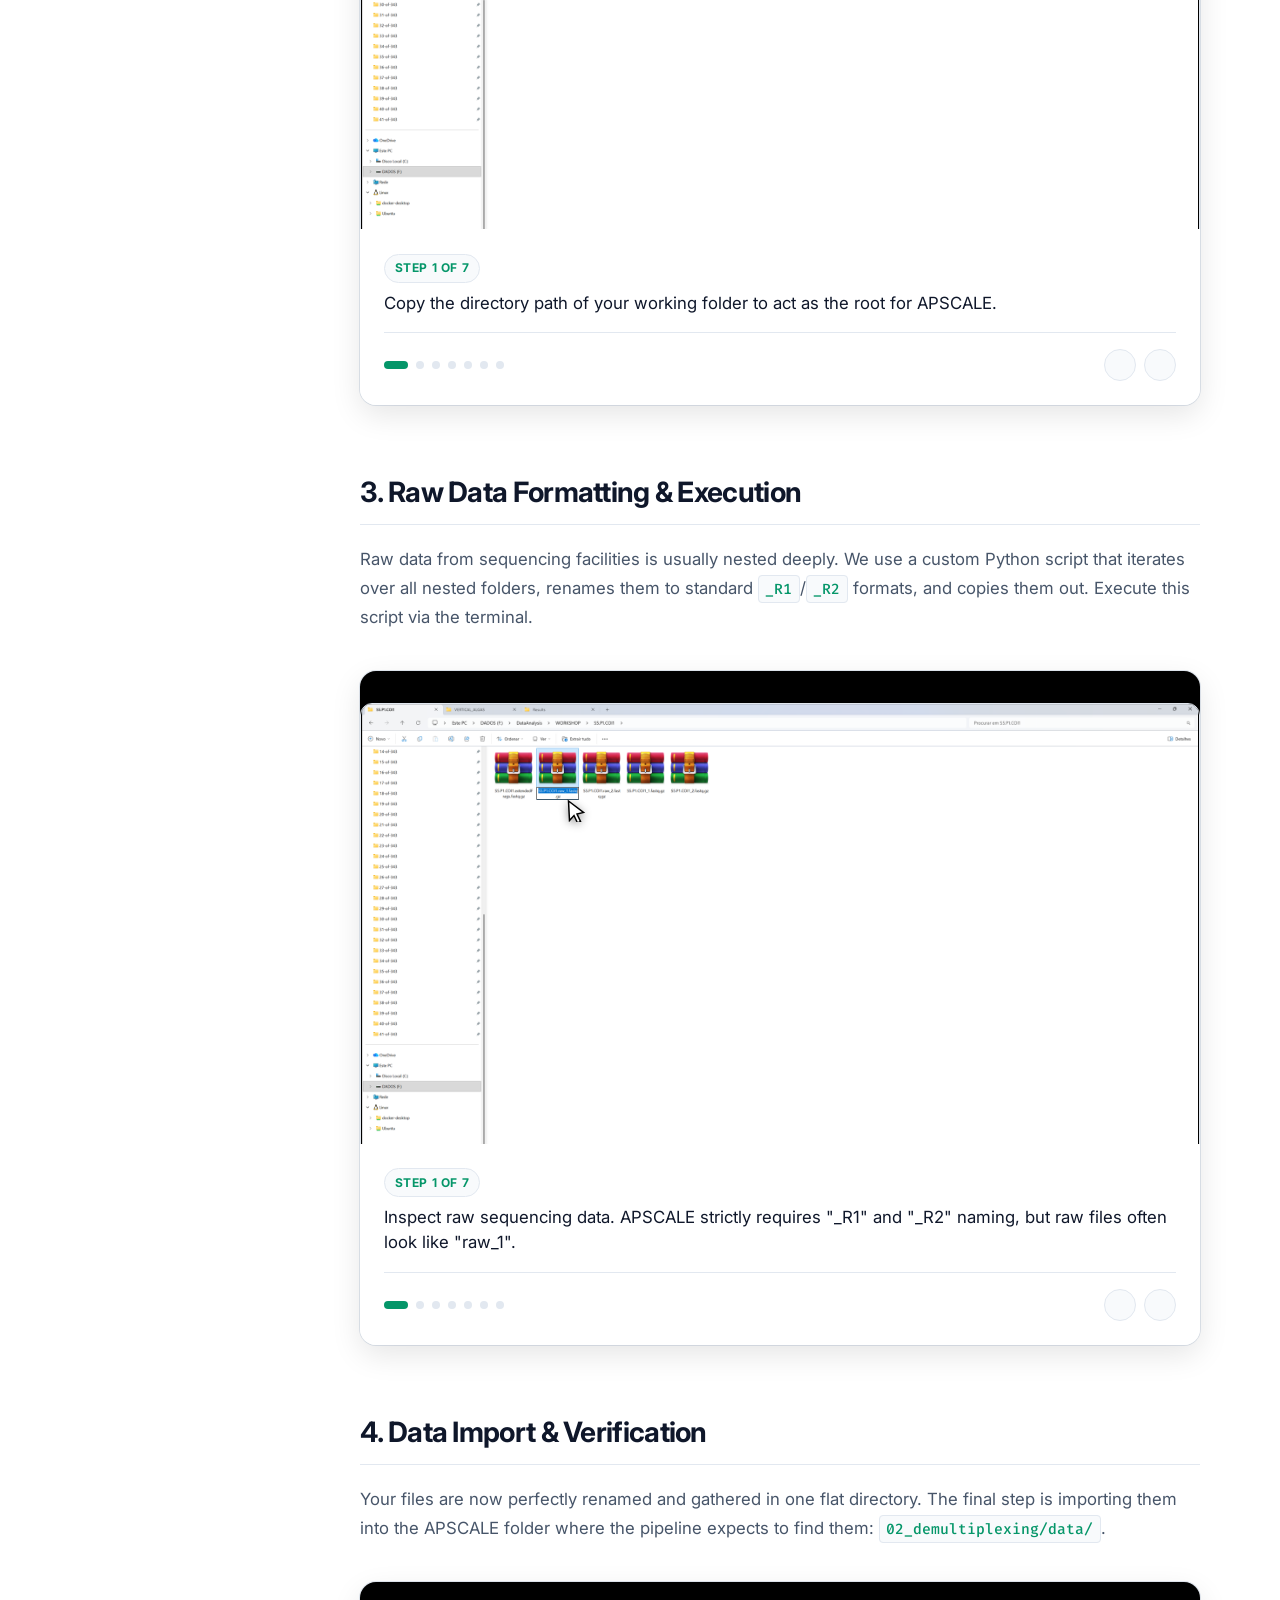
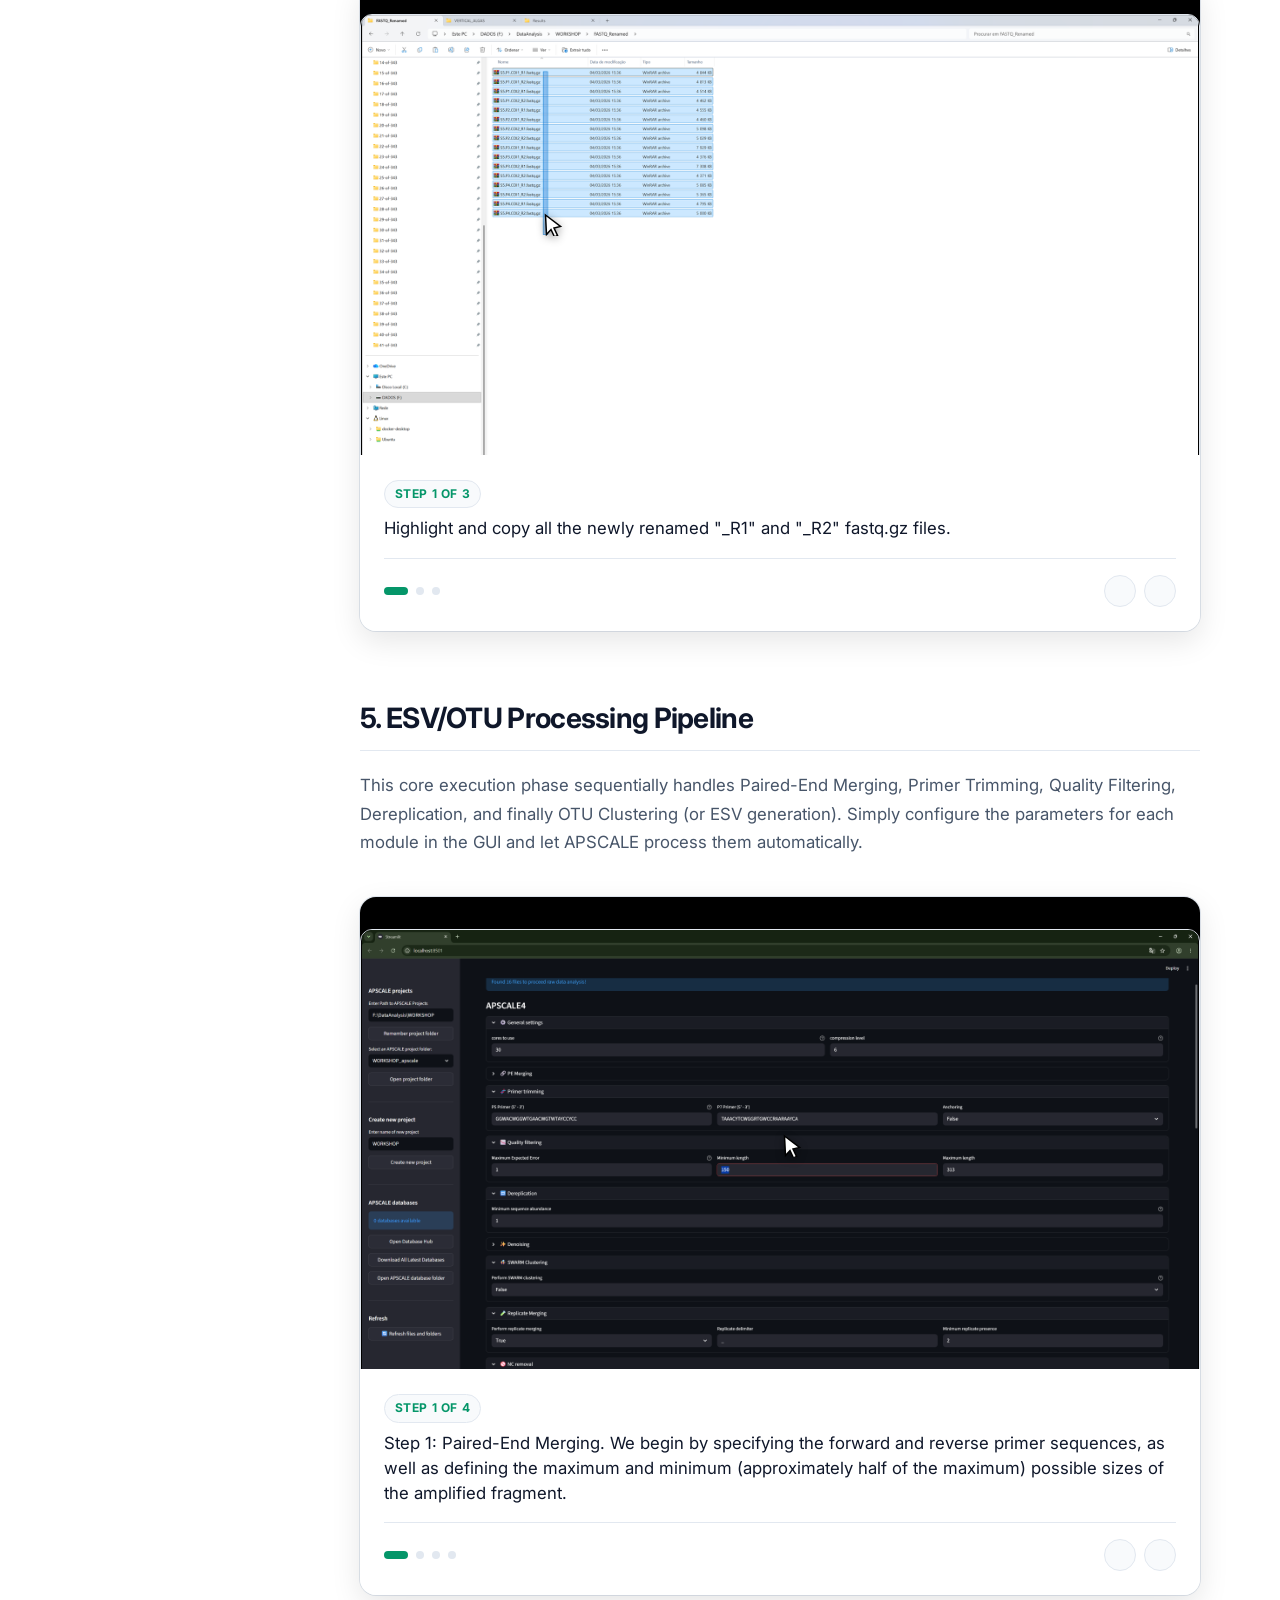
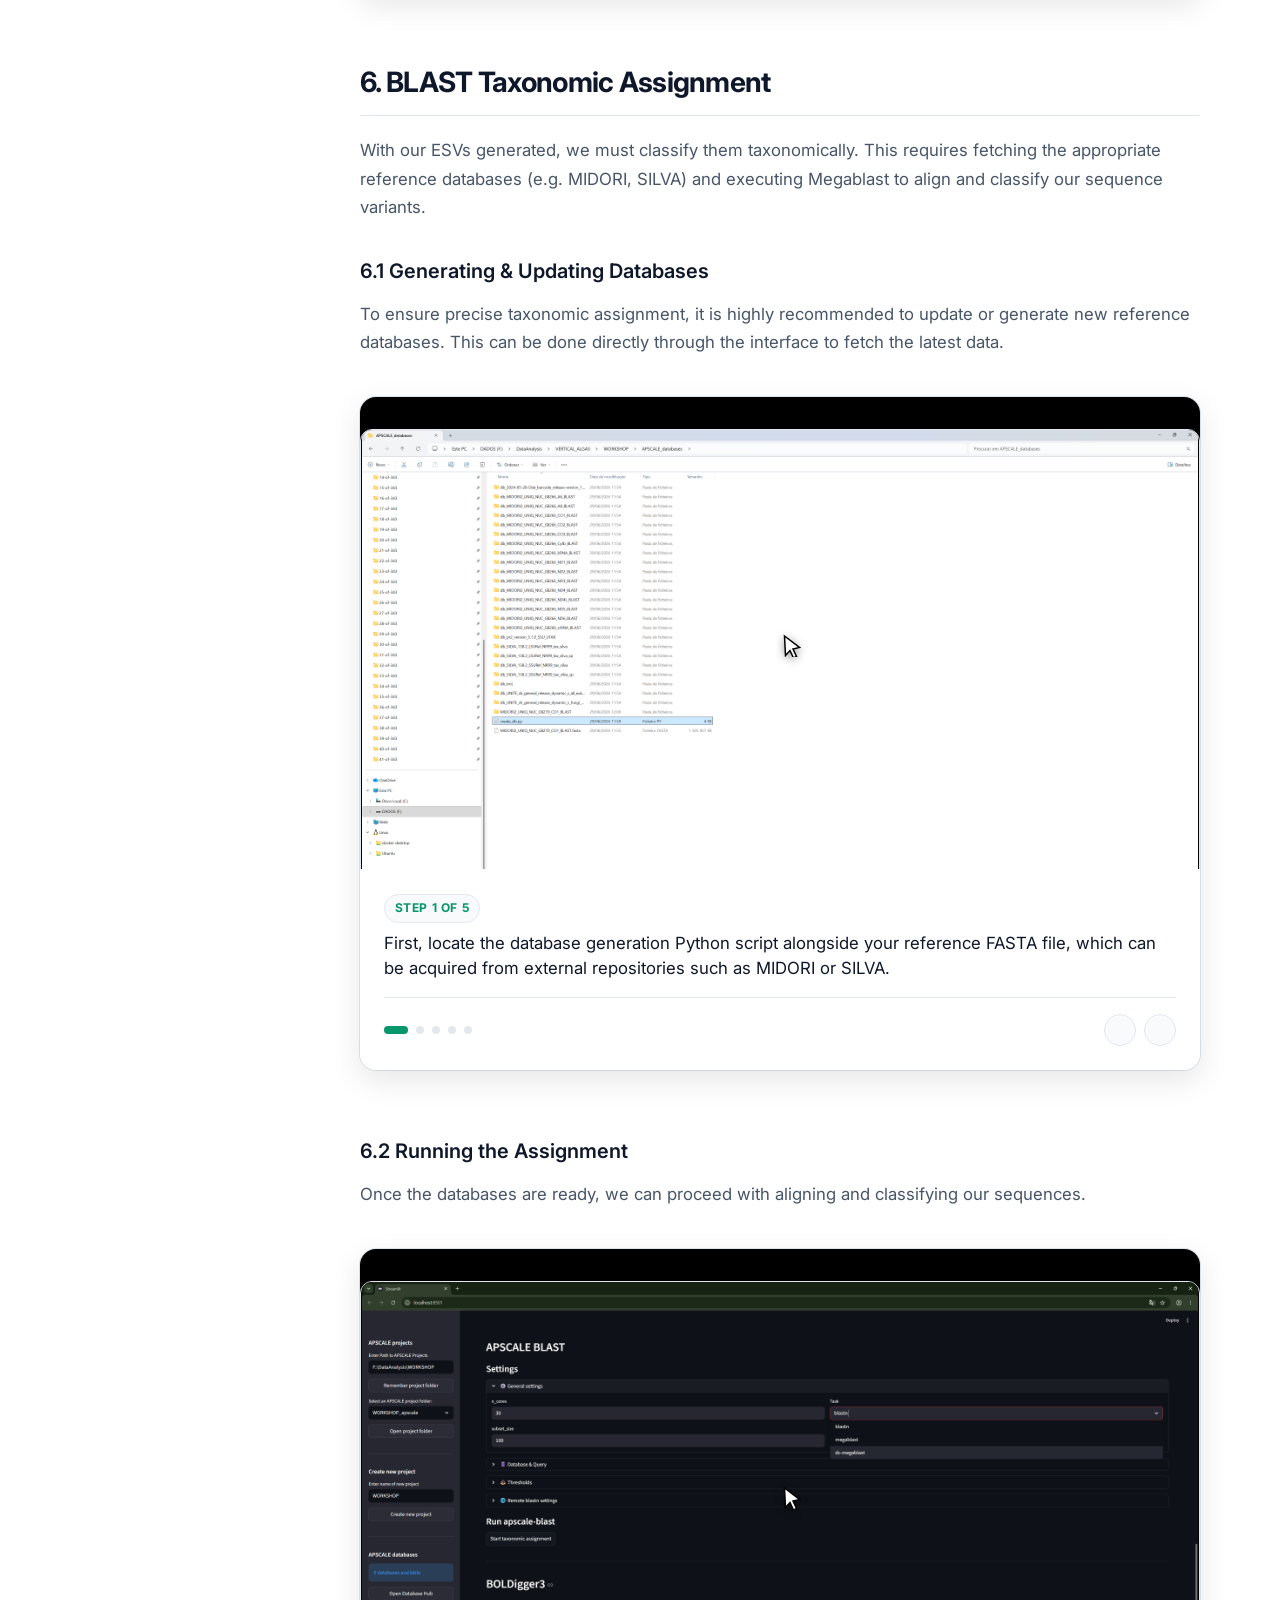
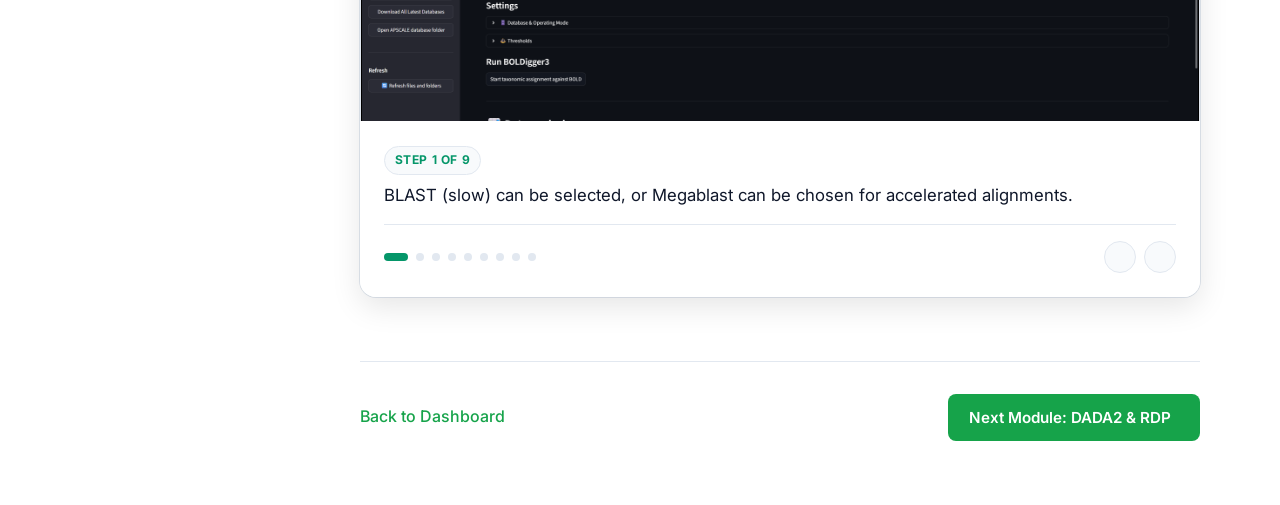
==== commit f5422898: "Add files via upload" ====
--- a/apscale.html
+++ b/apscale.html
@@ -287,7 +287,14 @@
         <!-- ══ Section 6: BLAST Taxonomic Assignment ══ -->
         <section>
             <h2 style="margin-top: 4rem;">6. BLAST Taxonomic Assignment</h2>
-            <p>With our OTUs generated, we must classify them taxonomically. This requires fetching the appropriate reference databases (e.g. BOLD, NCBI) and executing Megablast to align and classify our sequence variants.</p>
+            <p>With our ESVs generated, we must classify them taxonomically. This requires fetching the appropriate reference databases (e.g. MIDORI, SILVA) and executing Megablast to align and classify our sequence variants.</p>
+            
+            <h3 style="margin-top: 2rem; color: var(--text-color);">6.1 Generating &amp; Updating Databases</h3>
+            <p>To ensure precise taxonomic assignment, it is highly recommended to update or generate new reference databases. This can be done directly through the interface to fetch the latest data.</p>
+            <div class="pro-slider" id="sv-database"></div>
+
+            <h3 style="margin-top: 4rem; color: var(--text-color);">6.2 Running the Assignment</h3>
+            <p>Once the databases are ready, we can proceed with aligning and classifying our sequences.</p>
             <div class="pro-slider" id="sv-blast"></div>
 
             <div style="margin-top: 4rem; display: flex; justify-content: space-between; align-items: center; border-top: 1px solid var(--border-color); padding-top: 2rem;">
@@ -336,6 +343,13 @@
                 { src: './assets/img/steps/captura_04.png', text: 'In the denoising configuration, we define the minimum threshold of reads required to constitute an Exact Sequence Variant (ESV).', target: {x: 50, y: 50, z: 1} },
                 { src: './assets/img/steps/captura_05.png', text: 'The sequence group threshold parameter allows us to specify the threshold for Operational Taxonomic Unit (OTU) clustering utilized by the VSEARCH algorithm.', target: {x: 50, y: 50, z: 1} },
                 { src: './assets/img/steps/captura_07.png', text: 'Once all parameters are configured, the automated execution of the pipeline is initiated, beginning the filtering process.', target: {x: 50, y: 50, z: 1} }
+            ],
+            'sv-database': [
+                { src: './assets/img/steps/captura_db_01.png', text: 'First, locate the database generation Python script alongside your reference FASTA file, which can be acquired from external repositories such as MIDORI or SILVA.', target: {x: 50, y: 50, z: 1} },
+                { src: './assets/img/steps/captura_db_02.png', text: 'Open the script in your preferred editor and configure it with the parameters specific to your new reference database.', target: {x: 50, y: 50, z: 1} },
+                { src: './assets/img/steps/captura_db_03.png', text: 'Execute the configured script within your terminal to initiate the database build process.', target: {x: 50, y: 50, z: 1} },
+                { src: './assets/img/steps/captura_db_05.png', text: 'The compilation process is generally rapid, and your updated local database will be generated shortly thereafter.', target: {x: 50, y: 50, z: 1} },
+                { src: './assets/img/steps/captura_db_06.png', text: '<strong>Note:</strong> Depending on the formatting of your downloaded FASTA files, the script may require structural adjustments. We recommend utilizing an AI assistant to quickly adapt the parsing logic.', target: {x: 50, y: 50, z: 1} }
             ],
             'sv-blast': [
                 { src: './assets/img/steps/captura_08.png', text: 'BLAST (slow) can be selected, or Megablast can be chosen for accelerated alignments.', target: {x: 50, y: 50, z: 1} },
